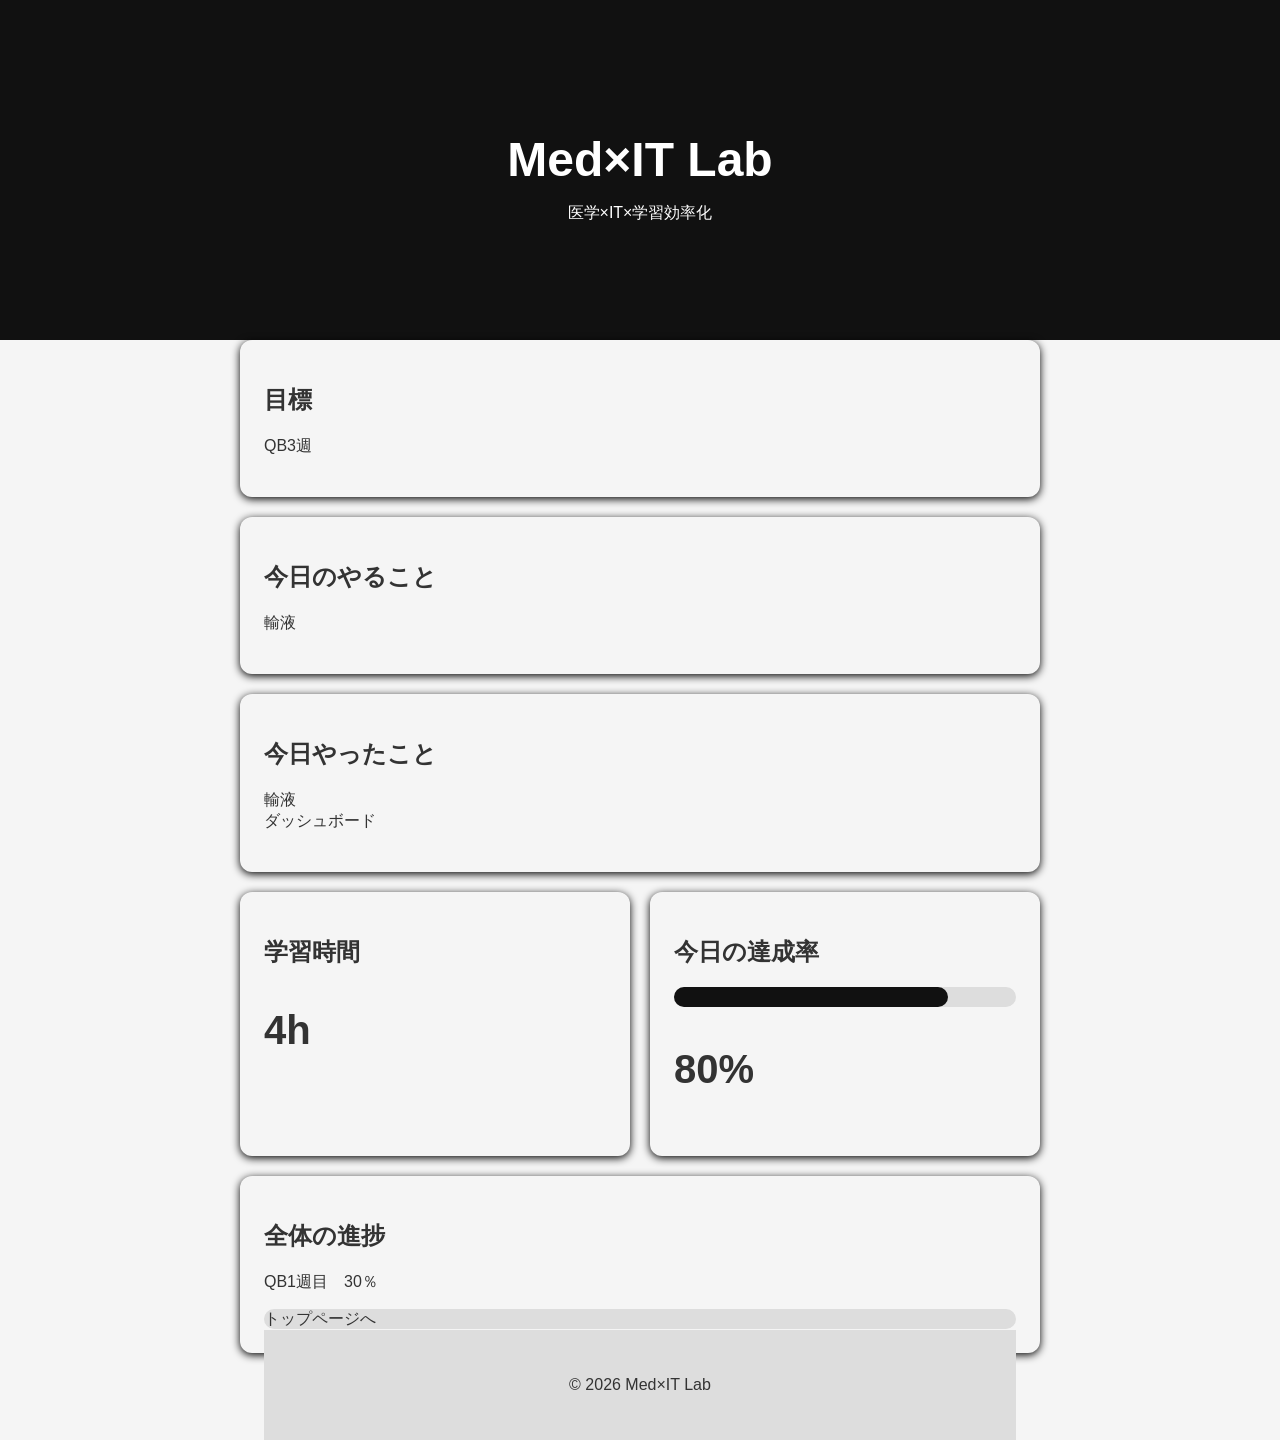
==== dashboard.html @ 664c7ba5 "内容入力内容入力" ====
<!DOCTYPE html>
<html lang="ja">
    <head>
        <meta charset="UTF-8"/>
        <meta name="viewport" content="width=device-width,initial-scale=1.0"/>
        <title>My study dashboard</title>
        <link rel="stylesheet" href="style.css"/>
    </head>

    <body>
        <header class="hero">
            <h1>Med×IT Lab</h1>
            <p>医学×IT×学習効率化</p>
        </header>

        <div class="container">

        <section class="card">
            <h2>目標</h2>
            <p>QB3週</p>
        </section>

        <section class="card">
            <h2>今日のやること</h2>
            <p>輸液</p>
        </section>


        <section class="card">
            <h2>今日やったこと</h2>
            <p>輸液<br>
                ダッシュボード
            </p>
        </section>

        <div class="row">

        <section class="card">
            <h2>学習時間</h2>
            <p class="big-number">4h</p>
        </section>

        <section class="card">
            <h2>今日の達成率</h2>

            <div class="progress-bar">
                <div class="progress"></div>
            </div>
            <p class="big-number">80%</p>
        </section>
        </div>
        <section class="card">
            <h2>全体の進捗</h2>
            <p>QB1週目　30％</p>
            <div class="progress-bar">
                <div class="progress></div>
            </div>
        </section>

        </div>

        <a class="button" href="index.html">
            トップページへ
        </a>

        <footer>
            <p>© 2026 Med×IT Lab</p>
        </footer>
    </body>
</html>
---- style.css ----
body {
  margin: 0;
  font-family: sans-serif;
  background-color: #f5f5f5;
  color: #333;
}

.hero {
  background-color: #111;
  color: white;
  text-align: center;
  padding: 100px 20px;
}

.hero h1 {
  font-size: 48px;
  margin-bottom: 10px;
}

.about{
  max-width: 800px;
  margin: 60px auto;
  padding: 0 20px;
  text-align: center;
}
.links {
  max-width: 800px;
  margin: 60px auto;
  padding: 0 20px;
}

.links a {
  display: inline-block;
  margin-right: 20px;
  text-decoration: none;
  color: #0077cc;
  font-weight: bold;
  text-align: center;
}

footer {
  text-align: center;
  padding: 30px;
  background-color: #ddd;
}

.hero{background:linear-gradient(to light, #111, #333);}

.links a{
  display: inline-block;
  padding: 10px 18px;
  background-color: white;
  border-radius: 8px;
}

.projects{
  max-width: 800px;
  margin: 60px auto;
  padding: 0 20px;
  text-align: center;
}

.hero h1{text-align: center;}

.focus p {
  margin-bottom: 20px;
}

.links{
  display: flex;
  flex-direction: column;
  align-items: center;
}

.link-buttns{
  display: flex;
  gap: 20px;
}

.button{
  display: inline-block;
  padding: 12px 24px;
  background-color: gainsboro;
  color: #333;
  text-decoration: none;
  border-radius: 10px;
}

.container{
  max-width: 800px;
  margin: 0 auto;
}

.card{
  background-color: #f5f5f5;
  padding: 24px;
  margin-bottom: 20px;
  border-radius: 12px;
  box-shadow: 0 2px 8px rgba(0, 0, 0, 08);
  transition: 0.3s;
  flex: 1;
}

.card:hover{
  transform: translateY(-4px);
}

.progress-bar{
  width: 100%;
  height: 20px;
  background-color: #ddd;
  border-radius: 10px;
}

.progress{
  width: 80%;
  height: 100%;
  background-color: #111;
  border-radius: 10px;
}

.row{
  display: flex;
  gap: 20px;
}

.big-number{
  font-size: 40px;
  font-weight: bold;
}

@media(max-width:600px){
  .row{
    flex-direction: column;
  }
}
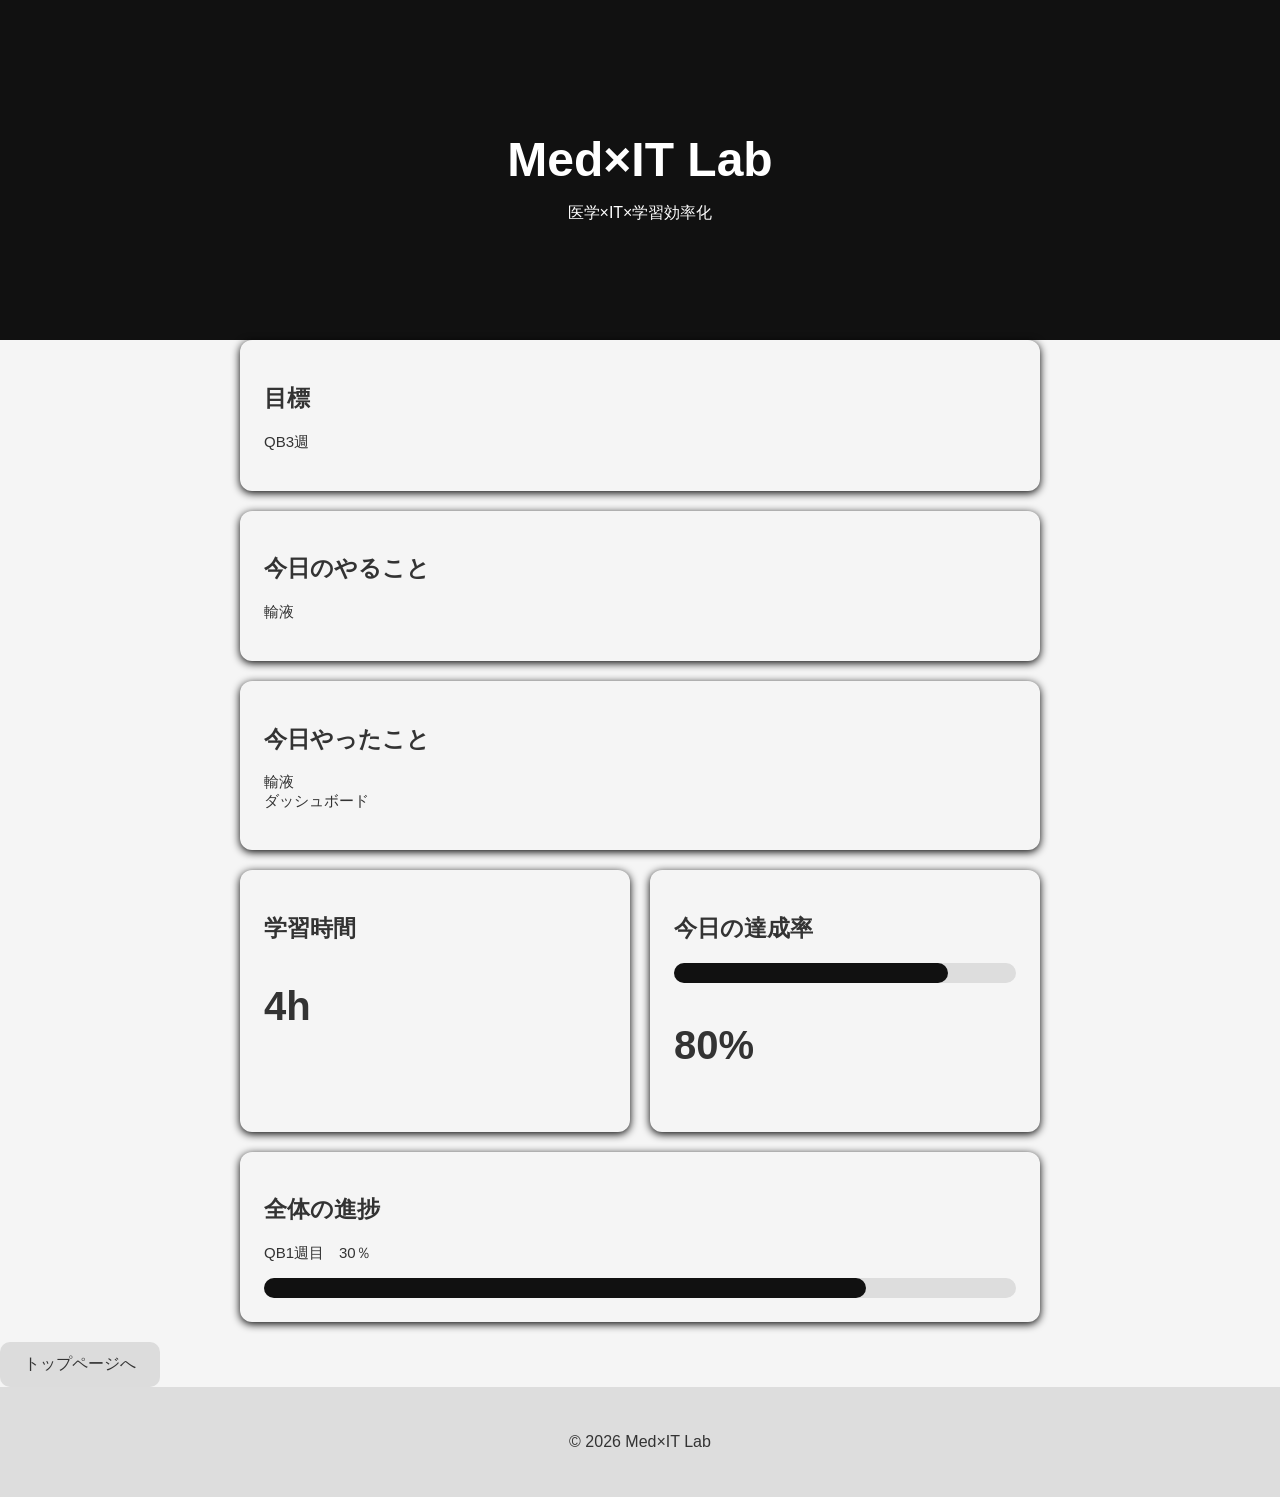
==== commit 2e2fe7c7: "modification bug" ====
--- a/dashboard.html
+++ b/dashboard.html
@@ -53,7 +53,7 @@
             <h2>全体の進捗</h2>
             <p>QB1週目　30％</p>
             <div class="progress-bar">
-                <div class="progress></div>
+                <div class="progress"></div>
             </div>
         </section>
 
--- a/style.css
+++ b/style.css
@@ -99,6 +99,7 @@
   box-shadow: 0 2px 8px rgba(0, 0, 0, 08);
   transition: 0.3s;
   flex: 1;
+  font-size: 15px;
 }
 
 .card:hover{
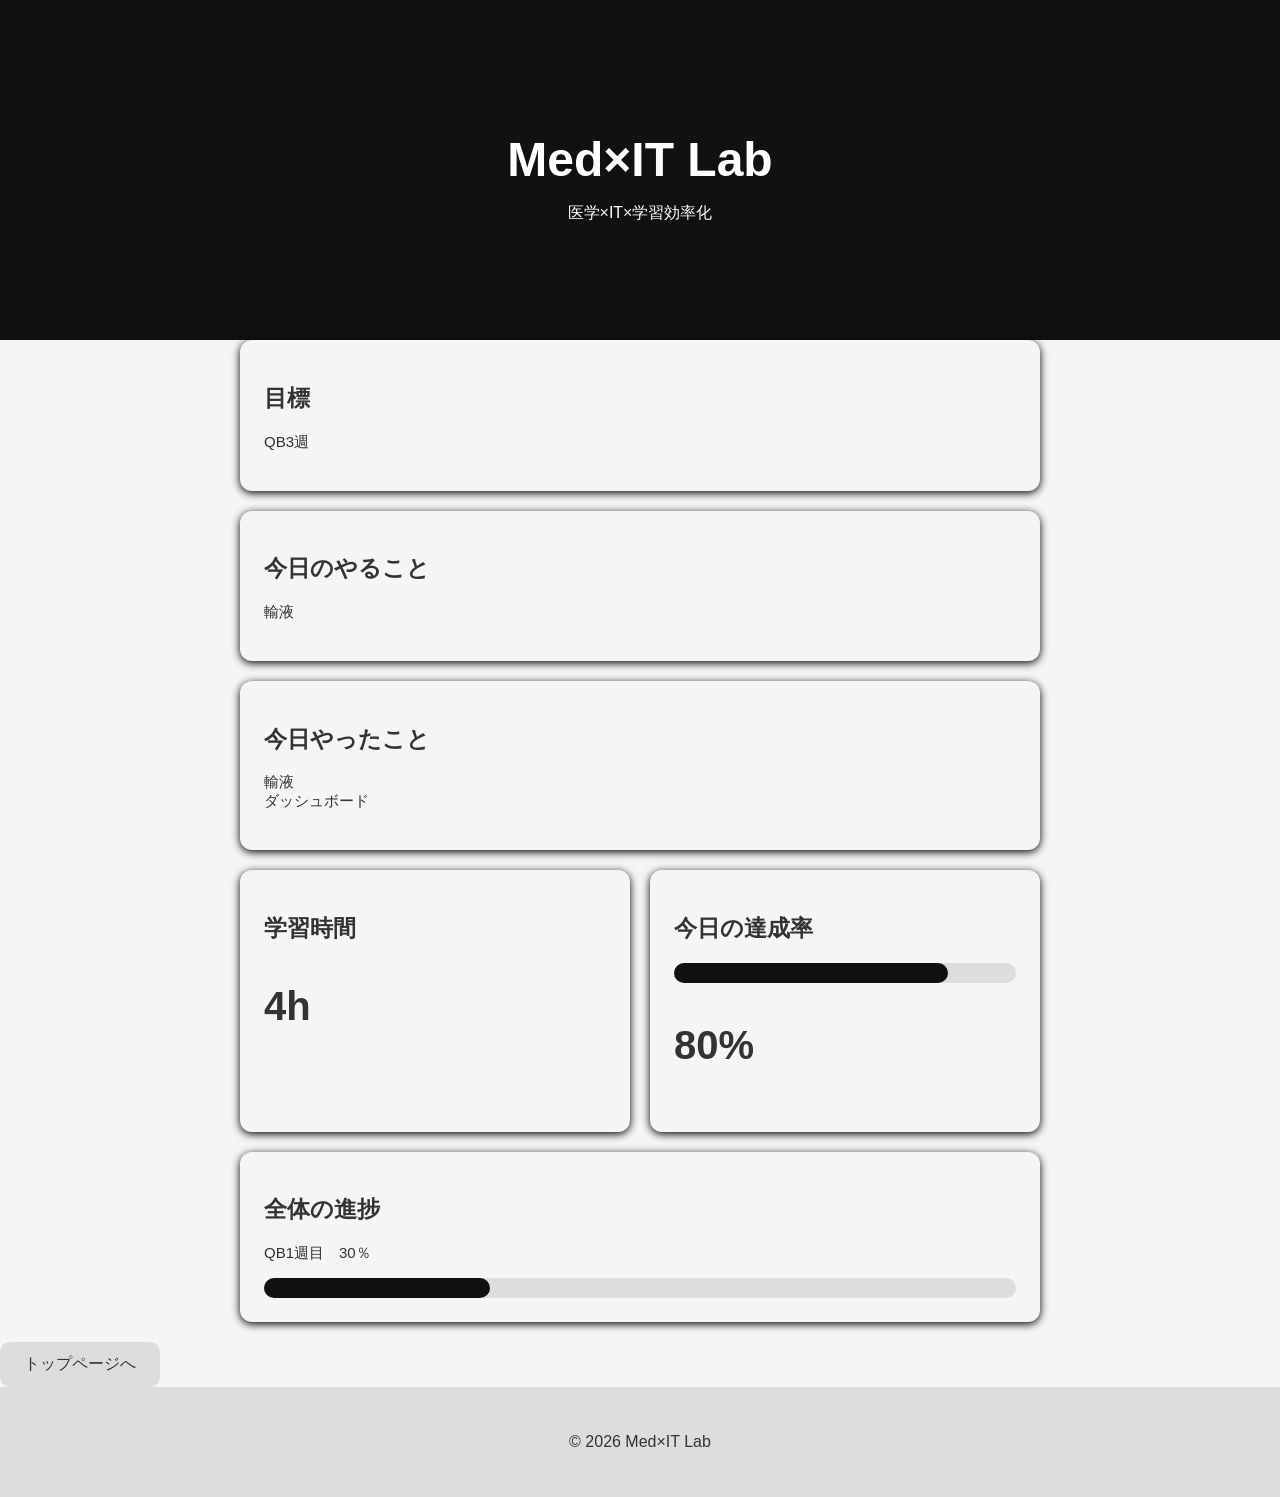
==== commit 4715b182: "cofidication glagh" ====
--- a/dashboard.html
+++ b/dashboard.html
@@ -44,7 +44,7 @@
             <h2>今日の達成率</h2>
 
             <div class="progress-bar">
-                <div class="progress"></div>
+                <div class="progress today-progress"></div>
             </div>
             <p class="big-number">80%</p>
         </section>
@@ -53,7 +53,7 @@
             <h2>全体の進捗</h2>
             <p>QB1週目　30％</p>
             <div class="progress-bar">
-                <div class="progress"></div>
+                <div class="progress total-progress"></div>
             </div>
         </section>
 
--- a/style.css
+++ b/style.css
@@ -114,7 +114,6 @@
 }
 
 .progress{
-  width: 80%;
   height: 100%;
   background-color: #111;
   border-radius: 10px;
@@ -134,4 +133,12 @@
   .row{
     flex-direction: column;
   }
+}
+
+.today-progress{
+  width: 80%;
+}
+
+.total-progress{
+  width: 30%;
 }
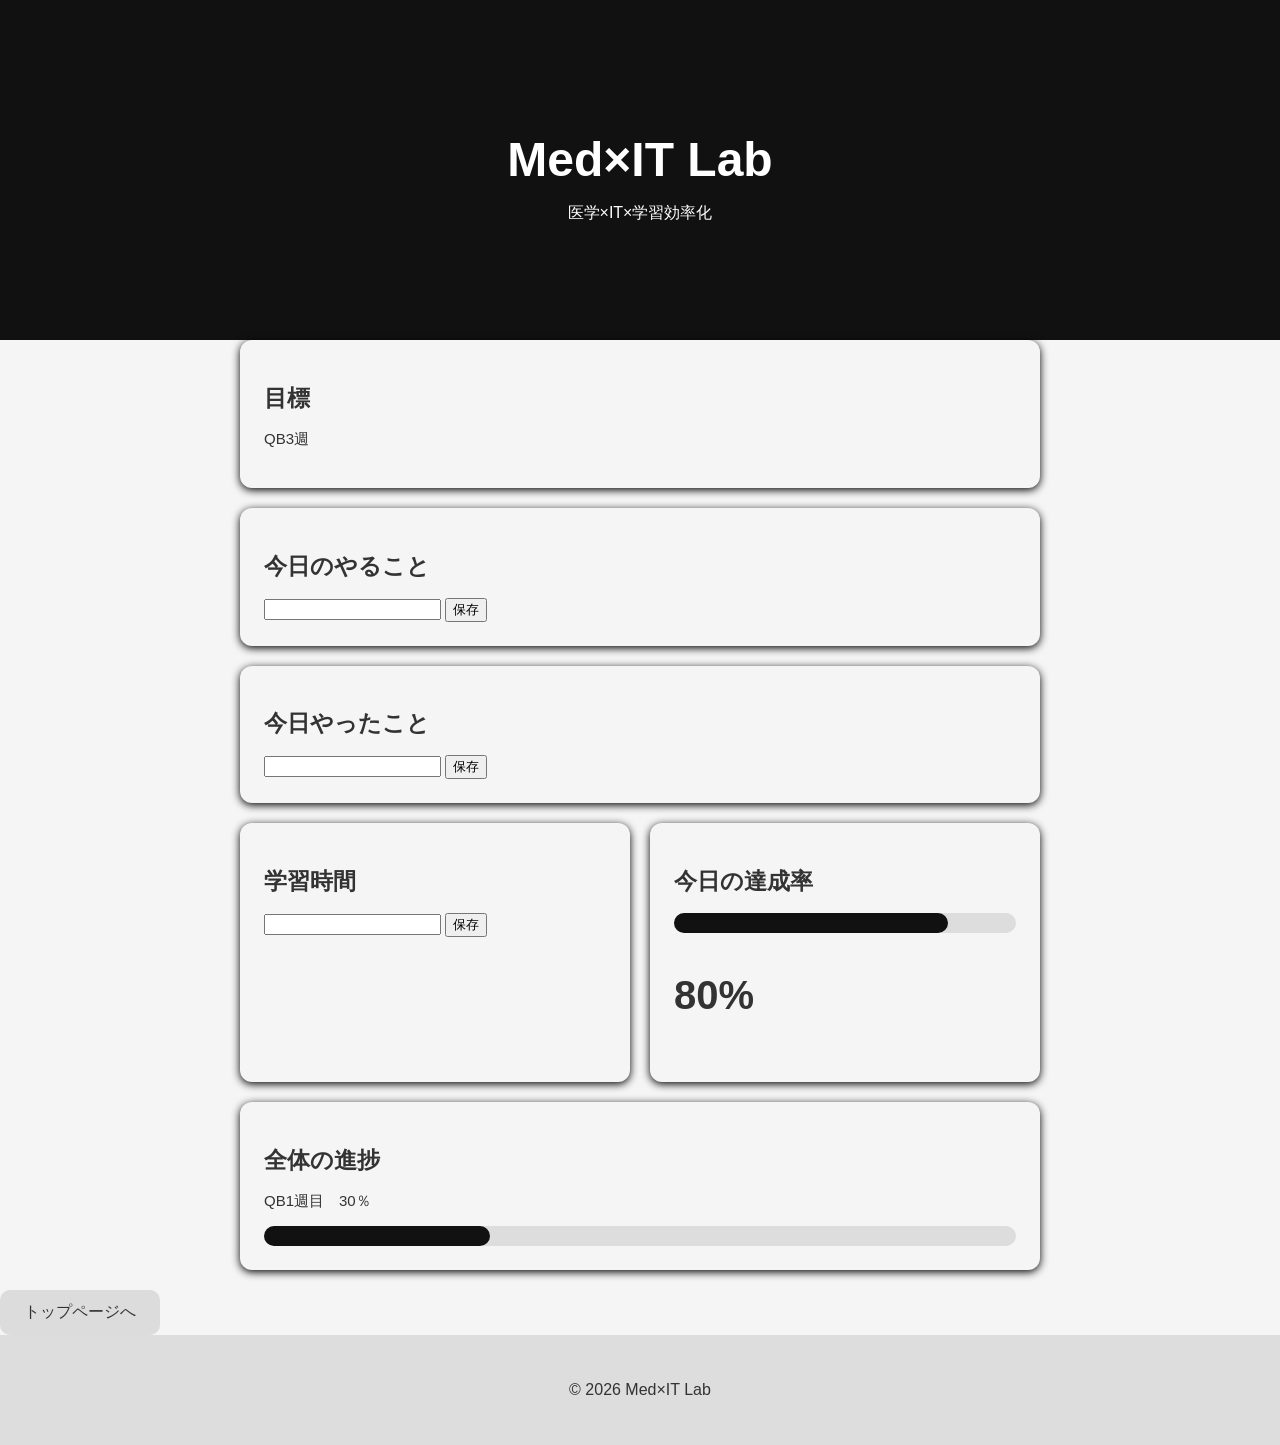
==== commit 4afa6114: "入力欄作成" ====
--- a/dashboard.html
+++ b/dashboard.html
@@ -22,22 +22,23 @@
 
         <section class="card">
             <h2>今日のやること</h2>
-            <p>輸液</p>
+            <input type="text">
+            <button>保存</button>
         </section>
 
 
         <section class="card">
             <h2>今日やったこと</h2>
-            <p>輸液<br>
-                ダッシュボード
-            </p>
+            <input type="text">
+            <button>保存</button>
         </section>
 
         <div class="row">
 
         <section class="card">
             <h2>学習時間</h2>
-            <p class="big-number">4h</p>
+            <input type="number">
+            <button>保存</button>
         </section>
 
         <section class="card">
--- a/style.css
+++ b/style.css
@@ -141,4 +141,8 @@
 
 .total-progress{
   width: 30%;
+}
+
+h2{
+  margin-bottom: 16px;
 }
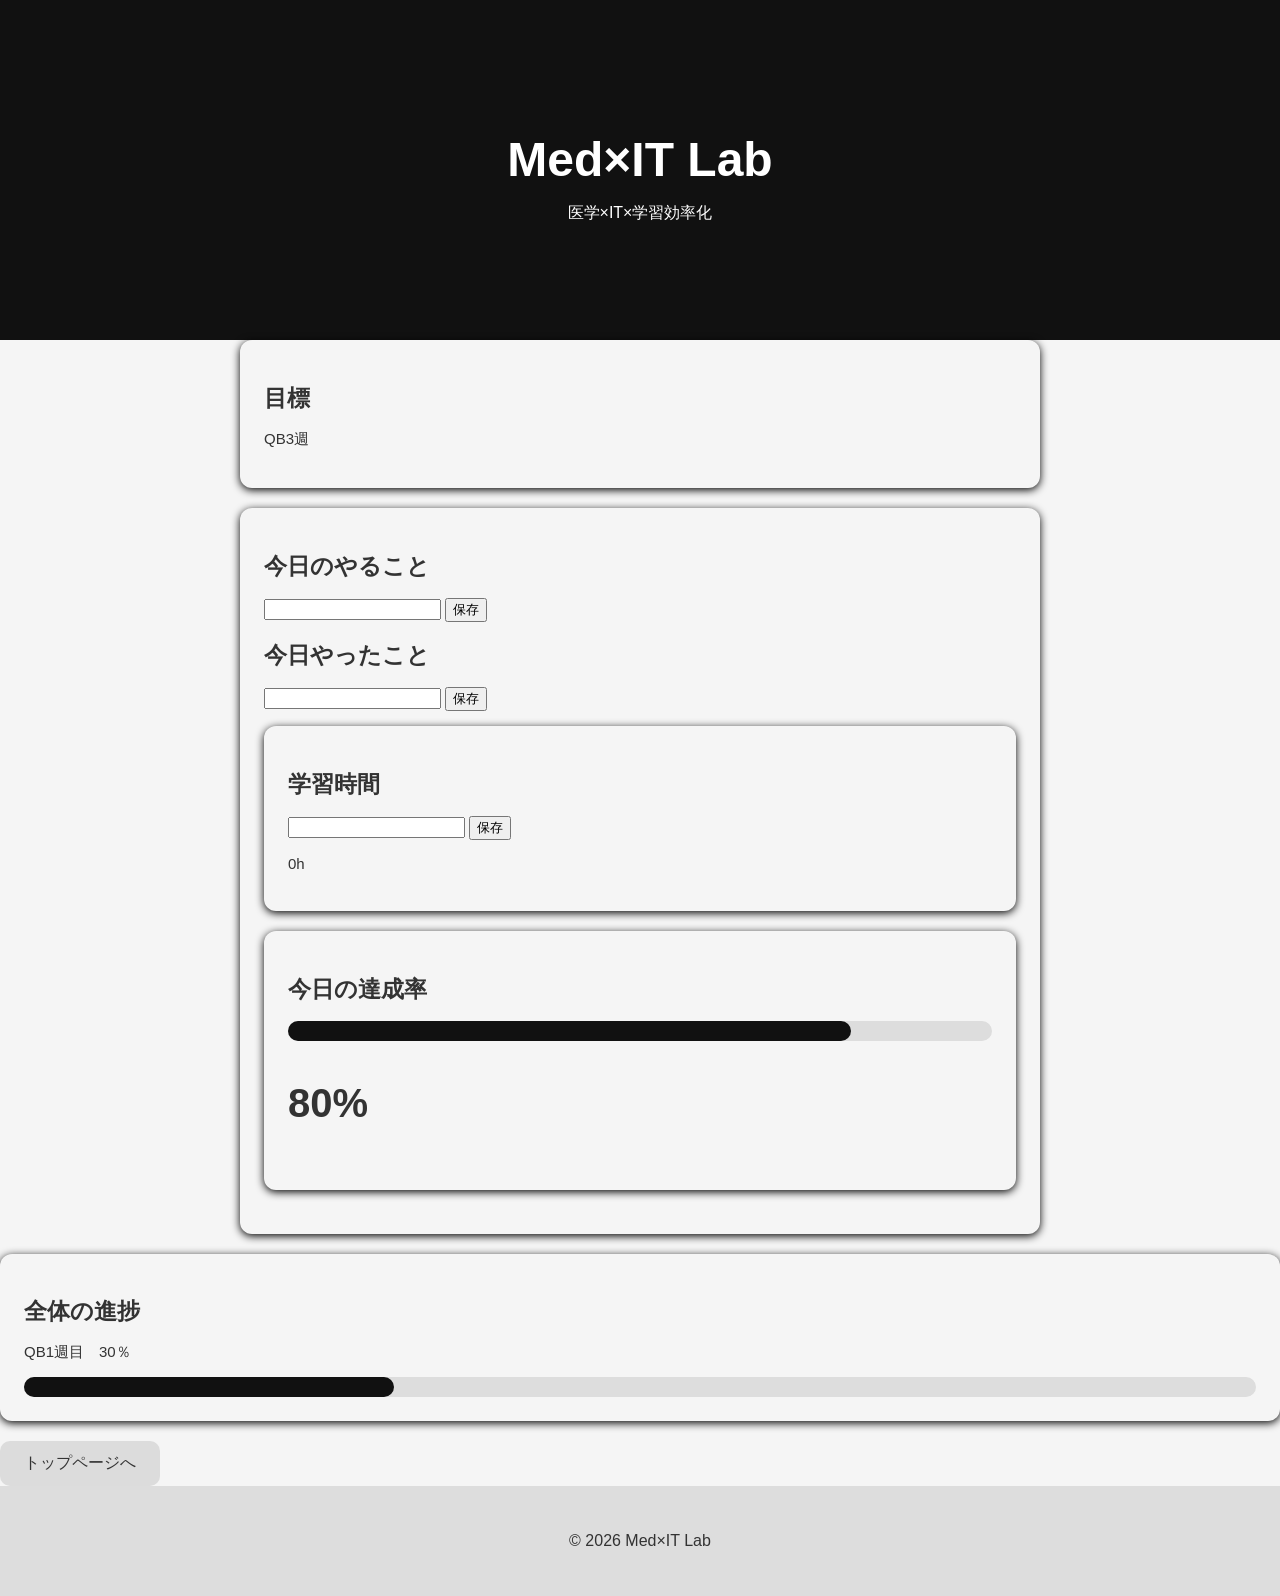
==== commit 65de1288: "初めてのjava Script" ====
--- a/dashboard.html
+++ b/dashboard.html
@@ -22,23 +22,26 @@
 
         <section class="card">
             <h2>今日のやること</h2>
-            <input type="text">
-            <button>保存</button>
+            <input type="text" id="today-to-do">
+            <button id="save-button">保存</button>
+            <p id="today-to-do></p>
         </section>
 
 
         <section class="card">
             <h2>今日やったこと</h2>
-            <input type="text">
-            <button>保存</button>
+            <input type="text" id="today-work">
+            <button id="save-button">保存</button>
+            <p id="today-work></p>
         </section>
 
         <div class="row">
 
         <section class="card">
             <h2>学習時間</h2>
-            <input type="number">
-            <button>保存</button>
+            <input type="number" id="stydy-time">
+            <button id="save-button">保存</button>
+            <p id="stydy-time">0h</p>
         </section>
 
         <section class="card">
@@ -67,5 +70,6 @@
         <footer>
             <p>© 2026 Med×IT Lab</p>
         </footer>
+        <script src="script.js"></script>
     </body>
 </html>
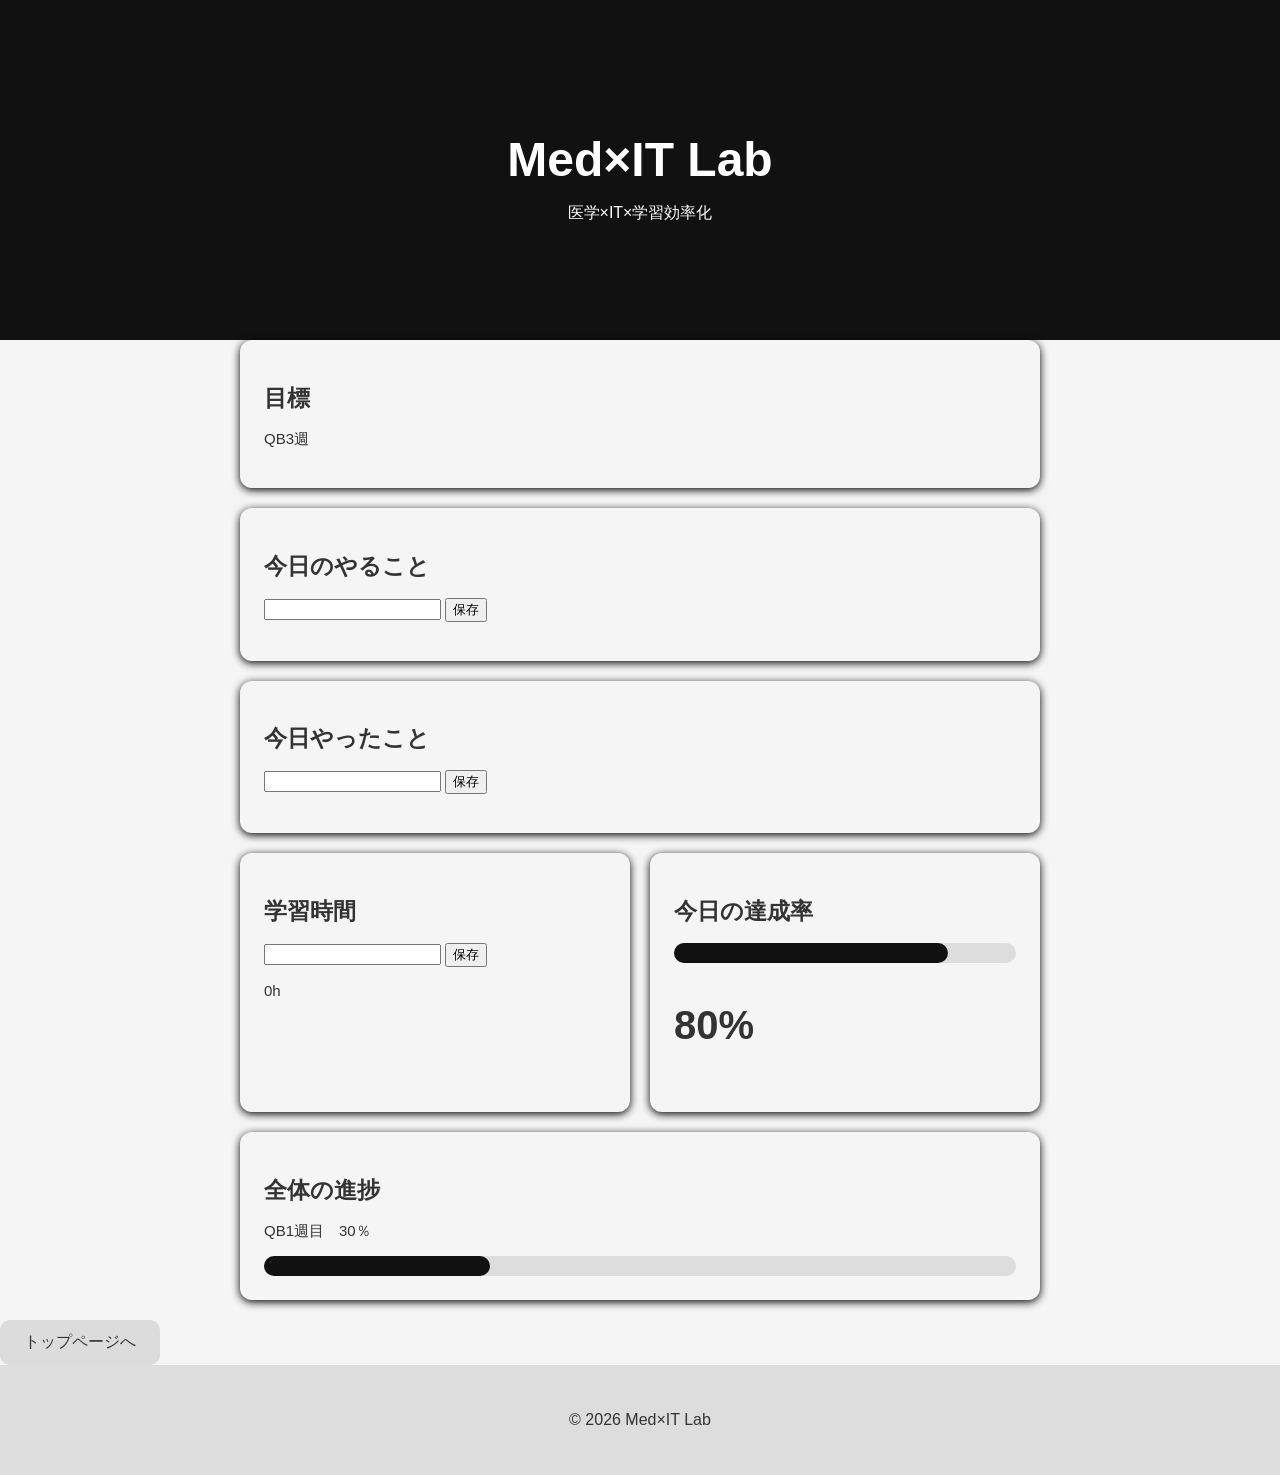
==== commit 3d168ddf: "ボタン治し" ====
--- a/dashboard.html
+++ b/dashboard.html
@@ -22,25 +22,25 @@
 
         <section class="card">
             <h2>今日のやること</h2>
-            <input type="text" id="today-to-do">
-            <button id="save-button">保存</button>
-            <p id="today-to-do></p>
+            <input type="text" id="input-to-do">
+            <button id="save-to-do">保存</button>
+            <p id="today-to-do"></p>
         </section>
 
 
         <section class="card">
             <h2>今日やったこと</h2>
-            <input type="text" id="today-work">
-            <button id="save-button">保存</button>
-            <p id="today-work></p>
+            <input type="text" id="work-input">
+            <button id="save-work">保存</button>
+            <p id="today-work"></p>
         </section>
 
         <div class="row">
 
         <section class="card">
             <h2>学習時間</h2>
-            <input type="number" id="stydy-time">
-            <button id="save-button">保存</button>
+            <input type="number" id="time-input">
+            <button id="save-time">保存</button>
             <p id="stydy-time">0h</p>
         </section>
 
